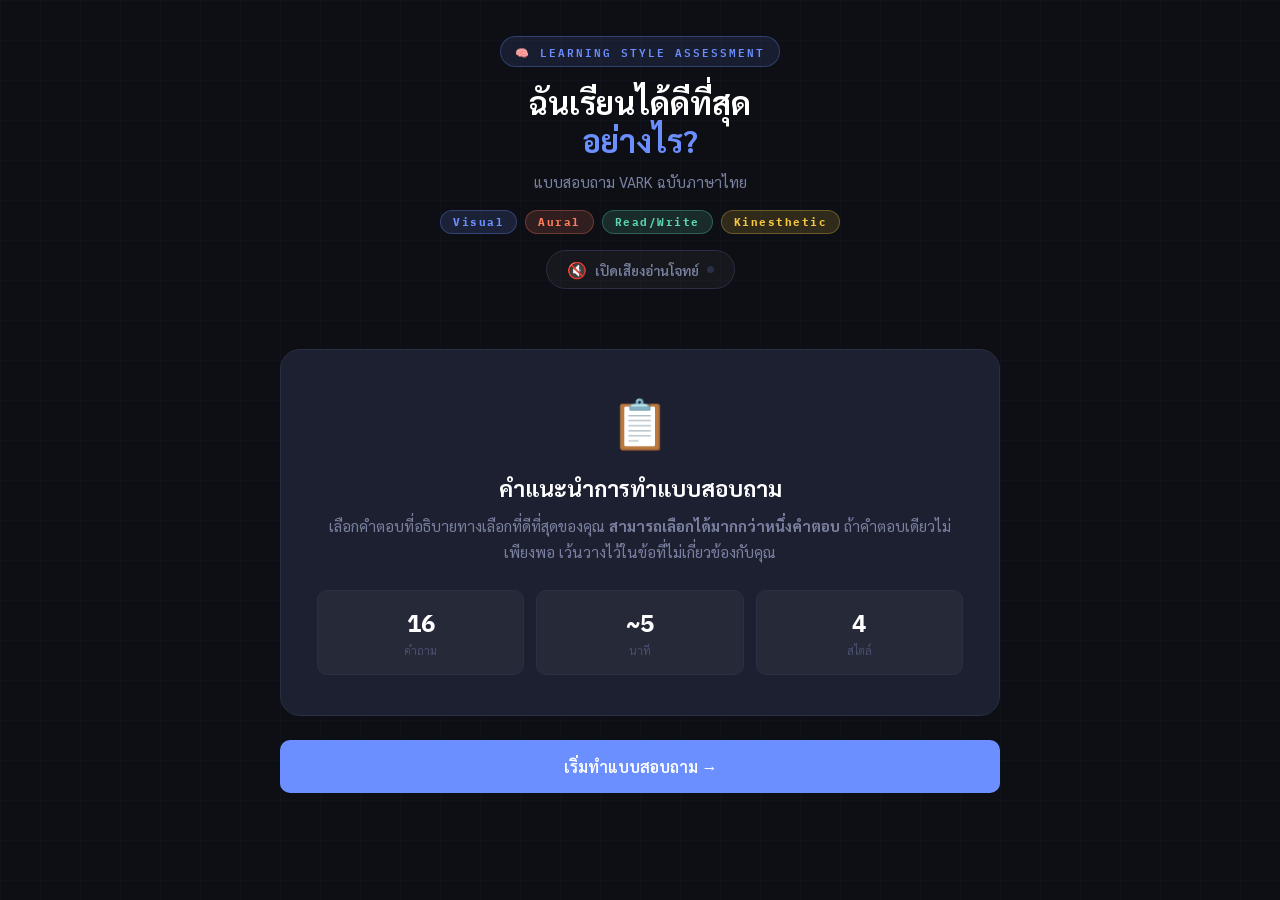
==== public/index.html @ d7713b5f "first commit" ====
<!DOCTYPE html>
<html lang="th">
<head>
<meta charset="UTF-8">
<meta name="viewport" content="width=device-width, initial-scale=1.0">
<title>แบบสอบถาม VARK</title>
<link href="https://fonts.googleapis.com/css2?family=Sarabun:wght@300;400;500;600;700&family=IBM+Plex+Mono:wght@400;500&display=swap" rel="stylesheet">
<link rel="stylesheet" href="style.css">
</head>
<body>

<div class="container">

  <!-- ── Header ── -->
  <div class="header">
    <div class="badge">🧠 Learning Style Assessment</div>
    <h1>ฉันเรียนได้ดีที่สุด<br><span>อย่างไร?</span></h1>
    <p>แบบสอบถาม VARK ฉบับภาษาไทย</p>
    <div class="vark-pills">
      <span class="vark-pill pill-v">Visual</span>
      <span class="vark-pill pill-a">Aural</span>
      <span class="vark-pill pill-r">Read/Write</span>
      <span class="vark-pill pill-k">Kinesthetic</span>
    </div>
    <!-- TTS Toggle Button -->
    <div class="tts-bar">
      <button class="tts-toggle-btn" id="tts-toggle-btn" onclick="toggleTTS()" title="เปิด/ปิด อ่านโจทย์ออกเสียง">
        <span class="tts-icon" id="tts-icon">🔇</span>
        <span class="tts-label" id="tts-label">เปิดเสียงอ่านโจทย์</span>
        <span class="tts-status-dot" id="tts-status-dot"></span>
      </button>
    </div>
  </div>

  <!-- ── Intro Screen ── -->
  <div id="intro-screen" class="screen active">
    <div class="intro-card">
      <div class="intro-icon">📋</div>
      <h2>คำแนะนำการทำแบบสอบถาม</h2>
      <p>เลือกคำตอบที่อธิบายทางเลือกที่ดีที่สุดของคุณ <strong>สามารถเลือกได้มากกว่าหนึ่งคำตอบ</strong> ถ้าคำตอบเดียวไม่เพียงพอ เว้นวางไว้ในข้อที่ไม่เกี่ยวข้องกับคุณ</p>
      <div class="intro-stats">
        <div class="stat-box">
          <div class="num">16</div>
          <div class="lbl">คำถาม</div>
        </div>
        <div class="stat-box">
          <div class="num">~5</div>
          <div class="lbl">นาที</div>
        </div>
        <div class="stat-box">
          <div class="num">4</div>
          <div class="lbl">สไตล์</div>
        </div>
      </div>
    </div>
    <button class="btn btn-primary"
            style="width:100%; justify-content:center; font-size:1rem; padding:16px;"
            onclick="startQuiz()">
      เริ่มทำแบบสอบถาม →
    </button>
  </div>

  <!-- ── Quiz Screen ── -->
  <div id="quiz-screen" class="screen">
    <div class="progress-wrap">
      <div class="progress-info">
        <span class="progress-label">ความคืบหน้า</span>
        <span class="progress-count"><span id="cur-q">1</span> / 16</span>
      </div>
      <div class="progress-bar-bg">
        <div class="progress-bar-fill" id="progress-fill"></div>
      </div>
    </div>

    <div class="question-card" id="question-card">
      <div class="q-number" id="q-number">ข้อที่ 01 / 16</div>
      <!-- TTS wave indicator -->
      <div class="tts-speaking-bar" id="tts-speaking-bar">
        <span></span><span></span><span></span><span></span><span></span>
        <span style="font-size:10px;color:var(--accent-a);margin-left:6px;font-family:'IBM Plex Mono',monospace;letter-spacing:.5px;">กำลังอ่าน...</span>
      </div>
      <div class="q-text"   id="q-text"></div>
      <div class="multi-note">💡 สามารถเลือกได้มากกว่าหนึ่งคำตอบ</div>
      <div class="options"  id="options-list"></div>
    </div>

    <div class="nav-area">
      <button class="btn btn-ghost"   id="btn-back" onclick="prevQuestion()" disabled>← ย้อนกลับ</button>
      <button class="btn btn-primary" id="btn-next" onclick="nextQuestion()">ถัดไป →</button>
    </div>
  </div>

  <!-- ── Result Screen ── -->
  <div id="result-screen" class="screen">
    <div class="result-header">
      <h2>🎉 ผลลัพธ์ของคุณ</h2>
      <p>รูปแบบการเรียนรู้ตามแบบ VARK</p>
      <div id="dominant-display"></div>
    </div>

    <div class="scores-grid" id="scores-grid"></div>

    <!-- Hidden data storage (ไม่แสดงใน UI) -->
    <div class="export-section" aria-hidden="true">
      <div id="data-preview" style="display:none;"></div>
    </div>
    <div class="sessions-section" aria-hidden="true">
      <div id="session-list"></div>
    </div>

    <!-- ── Next Step CTA ── -->
    <div class="next-step-card">
      <h3>✨ พร้อมเรียนแบบที่ใช่สำหรับคุณ?</h3>
      <p>อัปโหลด PDF ของคุณ แล้วระบบจะสร้างสื่อการเรียนรู้<br>ที่ตรงกับสไตล์ <strong id="next-style-label">VARK</strong> ของคุณโดยเฉพาะ</p>
      <button class="btn-next-step" onclick="goToStudy()">
        ไปยังหน้าเรียนส่วนตัว →
      </button>
    </div>

    <button class="btn-restart" onclick="restartQuiz()">🔄 ทำแบบสอบถามใหม่</button>
  </div>

</div><!-- /.container -->

<div class="toast" id="toast"></div>

<script src="main.js"></script>
<script>
  // Update CTA label after results render
  const _origShow = showResults;
  // Patch to update label after dominant is known
  document.addEventListener('DOMContentLoaded', () => {});
</script>
</body>
</html>
---- public/style.css ----
/* ============================================================
   VARK Quiz — Stylesheet
   ============================================================ */

:root {
  --bg: #0d0f14;
  --surface: #161920;
  --card: #1c2030;
  --border: #2a2f45;
  --accent-v: #6c8fff;
  --accent-a: #ff7c5c;
  --accent-r: #5cd6b0;
  --accent-k: #f5c842;
  --text: #e8eaf2;
  --text-muted: #7a80a0;
  --text-dim: #4a5070;
  --white: #ffffff;
  --progress-h: 4px;
  --radius: 12px;
  --radius-lg: 20px;
}

* { box-sizing: border-box; margin: 0; padding: 0; }

body {
  font-family: 'Sarabun', sans-serif;
  background: var(--bg);
  color: var(--text);
  min-height: 100vh;
  display: flex;
  flex-direction: column;
  align-items: center;
  padding: 24px 16px 48px;
  overflow-x: hidden;
}

/* Background grid */
body::before {
  content: '';
  position: fixed;
  inset: 0;
  background-image:
    linear-gradient(rgba(108,143,255,0.03) 1px, transparent 1px),
    linear-gradient(90deg, rgba(108,143,255,0.03) 1px, transparent 1px);
  background-size: 40px 40px;
  pointer-events: none;
  z-index: 0;
}

.container {
  width: 100%;
  max-width: 720px;
  position: relative;
  z-index: 1;
}

/* ── Header ── */
.header {
  text-align: center;
  margin-bottom: 40px;
  padding-top: 12px;
}

.header .badge {
  display: inline-flex;
  align-items: center;
  gap: 6px;
  background: rgba(108,143,255,0.12);
  border: 1px solid rgba(108,143,255,0.3);
  color: var(--accent-v);
  font-size: 11px;
  font-weight: 600;
  letter-spacing: 2px;
  text-transform: uppercase;
  padding: 5px 14px;
  border-radius: 100px;
  margin-bottom: 16px;
  font-family: 'IBM Plex Mono', monospace;
}

.header h1 {
  font-size: 2rem;
  font-weight: 700;
  color: var(--white);
  line-height: 1.2;
  margin-bottom: 10px;
}

.header h1 span { color: var(--accent-v); }

.header p {
  font-size: 0.95rem;
  color: var(--text-muted);
  line-height: 1.6;
}

.vark-pills {
  display: flex;
  justify-content: center;
  gap: 8px;
  margin-top: 16px;
  flex-wrap: wrap;
}

.vark-pill {
  font-size: 11px;
  font-weight: 700;
  letter-spacing: 1.5px;
  padding: 4px 12px;
  border-radius: 100px;
  font-family: 'IBM Plex Mono', monospace;
}

.pill-v { background: rgba(108,143,255,0.15); color: var(--accent-v); border: 1px solid rgba(108,143,255,0.3); }
.pill-a { background: rgba(255,124,92,0.15);  color: var(--accent-a); border: 1px solid rgba(255,124,92,0.3); }
.pill-r { background: rgba(92,214,176,0.15);  color: var(--accent-r); border: 1px solid rgba(92,214,176,0.3); }
.pill-k { background: rgba(245,200,66,0.15);  color: var(--accent-k); border: 1px solid rgba(245,200,66,0.3); }

/* ── Progress ── */
.progress-wrap { margin-bottom: 32px; }

.progress-info {
  display: flex;
  justify-content: space-between;
  align-items: center;
  margin-bottom: 10px;
}

.progress-label {
  font-size: 12px;
  color: var(--text-muted);
  font-family: 'IBM Plex Mono', monospace;
  letter-spacing: 0.5px;
}

.progress-count {
  font-size: 13px;
  color: var(--text-dim);
  font-family: 'IBM Plex Mono', monospace;
}

.progress-count span { color: var(--accent-v); font-weight: 600; }

.progress-bar-bg {
  height: var(--progress-h);
  background: var(--border);
  border-radius: 100px;
  overflow: hidden;
}

.progress-bar-fill {
  height: 100%;
  background: linear-gradient(90deg, var(--accent-v), #a78bff);
  border-radius: 100px;
  transition: width 0.5s cubic-bezier(0.4,0,0.2,1);
  width: 0%;
}

/* ── Question Card ── */
.question-card {
  background: var(--card);
  border: 1px solid var(--border);
  border-radius: var(--radius-lg);
  padding: 36px;
  margin-bottom: 20px;
  animation: slideIn 0.35s cubic-bezier(0.4,0,0.2,1);
  position: relative;
  overflow: hidden;
}

.question-card::before {
  content: '';
  position: absolute;
  top: 0; left: 0; right: 0;
  height: 2px;
  background: linear-gradient(90deg, var(--accent-v), transparent);
}

@keyframes slideIn {
  from { opacity: 0; transform: translateY(16px); }
  to   { opacity: 1; transform: translateY(0); }
}

.q-number {
  font-family: 'IBM Plex Mono', monospace;
  font-size: 11px;
  color: var(--text-dim);
  letter-spacing: 2px;
  margin-bottom: 14px;
  text-transform: uppercase;
}

.q-text {
  font-size: 1.1rem;
  font-weight: 500;
  color: var(--white);
  line-height: 1.7;
  margin-bottom: 28px;
}

.multi-note {
  font-size: 11px;
  color: var(--text-dim);
  font-family: 'IBM Plex Mono', monospace;
  margin-bottom: 20px;
  padding: 7px 12px;
  background: rgba(255,255,255,0.03);
  border-radius: 6px;
  border-left: 2px solid var(--border);
}

/* ── Options ── */
.options {
  display: flex;
  flex-direction: column;
  gap: 10px;
}

.option {
  display: flex;
  align-items: flex-start;
  gap: 14px;
  padding: 16px 20px;
  background: rgba(255,255,255,0.03);
  border: 1.5px solid var(--border);
  border-radius: var(--radius);
  cursor: pointer;
  transition: all 0.2s;
  user-select: none;
  position: relative;
  overflow: hidden;
}

.option:hover {
  border-color: rgba(108,143,255,0.4);
  background: rgba(108,143,255,0.06);
}

.option.selected {
  border-color: var(--accent-v);
  background: rgba(108,143,255,0.1);
}

.option.selected .opt-label {
  background: var(--accent-v);
  color: var(--white);
  border-color: var(--accent-v);
}

.opt-label {
  min-width: 28px;
  height: 28px;
  border-radius: 50%;
  border: 1.5px solid var(--border);
  display: flex;
  align-items: center;
  justify-content: center;
  font-size: 12px;
  font-weight: 600;
  font-family: 'IBM Plex Mono', monospace;
  color: var(--text-muted);
  transition: all 0.2s;
  flex-shrink: 0;
  margin-top: 1px;
}

.opt-text {
  font-size: 0.95rem;
  line-height: 1.6;
  color: var(--text);
  transition: color 0.2s;
}

.option.selected .opt-text { color: var(--white); }

.opt-check {
  position: absolute;
  right: 16px;
  top: 50%;
  transform: translateY(-50%);
  width: 18px;
  height: 18px;
  opacity: 0;
  transition: opacity 0.2s;
}

.option.selected .opt-check { opacity: 1; }

/* ── Navigation ── */
.nav-area {
  display: flex;
  justify-content: space-between;
  align-items: center;
  gap: 12px;
}

.btn {
  display: inline-flex;
  align-items: center;
  gap: 8px;
  padding: 13px 28px;
  border-radius: 10px;
  font-family: 'Sarabun', sans-serif;
  font-size: 0.95rem;
  font-weight: 600;
  cursor: pointer;
  transition: all 0.2s;
  border: none;
  outline: none;
}

.btn-primary {
  background: var(--accent-v);
  color: var(--white);
  flex: 1;
}

.btn-primary:hover    { background: #8aa8ff; transform: translateY(-1px); }
.btn-primary:disabled { opacity: 0.3; cursor: not-allowed; transform: none; }

.btn-ghost {
  background: transparent;
  color: var(--text-muted);
  border: 1.5px solid var(--border);
}

.btn-ghost:hover    { color: var(--text); border-color: var(--text-muted); }
.btn-ghost:disabled { opacity: 0.2; cursor: not-allowed; }

/* ── Screens ── */
.screen       { display: none; }
.screen.active { display: block; }

/* Intro */
#intro-screen {
  text-align: center;
  padding: 20px 0;
}

.intro-card {
  background: var(--card);
  border: 1px solid var(--border);
  border-radius: var(--radius-lg);
  padding: 40px 36px;
  margin-bottom: 24px;
}

.intro-icon {
  font-size: 48px;
  margin-bottom: 20px;
}

.intro-card h2 {
  font-size: 1.4rem;
  font-weight: 700;
  color: var(--white);
  margin-bottom: 12px;
}

.intro-card p {
  font-size: 0.95rem;
  color: var(--text-muted);
  line-height: 1.7;
  margin-bottom: 20px;
}

.intro-stats {
  display: grid;
  grid-template-columns: repeat(3, 1fr);
  gap: 12px;
  margin-top: 24px;
}

.stat-box {
  background: rgba(255,255,255,0.04);
  border: 1px solid var(--border);
  border-radius: 10px;
  padding: 16px 12px;
  text-align: center;
}

.stat-box .num {
  font-size: 1.5rem;
  font-weight: 700;
  color: var(--white);
  font-family: 'IBM Plex Mono', monospace;
}

.stat-box .lbl {
  font-size: 11px;
  color: var(--text-dim);
  margin-top: 4px;
}

/* Result */
#result-screen { animation: slideIn 0.4s ease; }

.result-header {
  text-align: center;
  margin-bottom: 32px;
}

.result-header h2 {
  font-size: 1.6rem;
  font-weight: 700;
  color: var(--white);
  margin-bottom: 8px;
}

.result-header p {
  font-size: 0.9rem;
  color: var(--text-muted);
}

.dominant-badge {
  display: inline-flex;
  align-items: center;
  gap: 8px;
  padding: 10px 20px;
  border-radius: 100px;
  font-size: 1.1rem;
  font-weight: 700;
  letter-spacing: 1px;
  margin: 12px auto;
  font-family: 'IBM Plex Mono', monospace;
}

/* Score bars */
.scores-grid {
  display: grid;
  gap: 14px;
  margin-bottom: 28px;
}

.score-row {
  background: var(--card);
  border: 1px solid var(--border);
  border-radius: var(--radius);
  padding: 18px 22px;
}

.score-row-top {
  display: flex;
  justify-content: space-between;
  align-items: center;
  margin-bottom: 10px;
}

.score-name { display: flex; align-items: center; gap: 10px; }

.score-dot {
  width: 10px;
  height: 10px;
  border-radius: 50%;
}

.score-label { font-size: 0.9rem; font-weight: 600; color: var(--white); }

.score-sub {
  font-size: 11px;
  color: var(--text-dim);
  margin-left: 4px;
}

.score-nums {
  font-family: 'IBM Plex Mono', monospace;
  font-size: 0.85rem;
  color: var(--text-muted);
}

.score-nums strong { font-size: 1rem; color: var(--white); }

.score-bar-bg {
  height: 6px;
  background: var(--border);
  border-radius: 100px;
  overflow: hidden;
}

.score-bar-fill {
  height: 100%;
  border-radius: 100px;
  transition: width 1s cubic-bezier(0.4,0,0.2,1);
  width: 0%;
}

/* Export section — hidden from public UI, data stored internally */
.export-section {
  background: var(--card);
  border: 1px solid var(--border);
  border-radius: var(--radius-lg);
  padding: 24px;
  margin-bottom: 24px;
  display: none; /* ซ่อนไม่แสดง UI แต่ยังทำงานเบื้องหลัง */
}

.export-section h3 {
  font-size: 0.95rem;
  font-weight: 700;
  color: var(--white);
  margin-bottom: 6px;
  display: flex;
  align-items: center;
  gap: 8px;
}

.export-section p {
  font-size: 12px;
  color: var(--text-dim);
  margin-bottom: 16px;
}

.data-preview {
  font-family: 'IBM Plex Mono', monospace;
  font-size: 11px;
  color: var(--accent-r);
  line-height: 1.8;
  margin-bottom: 14px;
  overflow-x: auto;
  white-space: pre;
  background: #0a0c10;
  border: 1px solid var(--border);
  border-radius: 8px;
  padding: 14px 16px;
}

.export-btns { display: flex; gap: 10px; flex-wrap: wrap; }

.btn-export {
  display: inline-flex;
  align-items: center;
  gap: 6px;
  padding: 9px 18px;
  border-radius: 8px;
  font-size: 12px;
  font-weight: 600;
  font-family: 'Sarabun', sans-serif;
  cursor: pointer;
  transition: all 0.2s;
  border: 1.5px solid var(--border);
  background: transparent;
  color: var(--text-muted);
}

.btn-export:hover { color: var(--white); border-color: var(--text-muted); }
.btn-export.primary-export { background: rgba(92,214,176,0.1); border-color: var(--accent-r); color: var(--accent-r); }
.btn-export.primary-export:hover { background: rgba(92,214,176,0.18); }

/* Sessions */
.sessions-section {
  background: var(--card);
  border: 1px solid var(--border);
  border-radius: var(--radius-lg);
  padding: 24px;
  margin-bottom: 24px;
  display: none; /* ซ่อน */
}

.sessions-section h3 {
  font-size: 0.95rem;
  font-weight: 700;
  color: var(--white);
  margin-bottom: 14px;
  display: flex;
  align-items: center;
  gap: 8px;
}

.session-list {
  display: flex;
  flex-direction: column;
  gap: 8px;
  max-height: 200px;
  overflow-y: auto;
}

.session-item {
  display: flex;
  justify-content: space-between;
  align-items: center;
  padding: 10px 14px;
  background: rgba(255,255,255,0.03);
  border: 1px solid var(--border);
  border-radius: 8px;
  font-size: 12px;
}

.session-item .s-info   { color: var(--text-muted); }
.session-item .s-scores { font-family: 'IBM Plex Mono', monospace; color: var(--text-dim); }
.sessions-empty         { font-size: 12px; color: var(--text-dim); text-align: center; padding: 20px; }

/* Next Step CTA */
.next-step-card {
  background: linear-gradient(135deg, rgba(108,143,255,0.1), rgba(167,139,255,0.08));
  border: 1px solid rgba(108,143,255,0.3);
  border-radius: var(--radius-lg);
  padding: 28px;
  margin-bottom: 24px;
  text-align: center;
}

.next-step-card h3 {
  font-size: 1.1rem;
  font-weight: 700;
  color: var(--white);
  margin-bottom: 8px;
}

.next-step-card p {
  font-size: 0.88rem;
  color: var(--text-muted);
  margin-bottom: 20px;
  line-height: 1.6;
}

.btn-next-step {
  display: inline-flex;
  align-items: center;
  gap: 8px;
  padding: 14px 32px;
  background: linear-gradient(135deg, var(--accent-v), #a78bff);
  color: var(--white);
  border: none;
  border-radius: 10px;
  font-family: 'Sarabun', sans-serif;
  font-size: 1rem;
  font-weight: 700;
  cursor: pointer;
  transition: all 0.2s;
}

.btn-next-step:hover { transform: translateY(-2px); box-shadow: 0 8px 24px rgba(108,143,255,0.3); }

.btn-restart {
  width: 100%;
  background: transparent;
  border: 1.5px dashed var(--border);
  color: var(--text-dim);
  padding: 13px;
  border-radius: 10px;
  font-family: 'Sarabun', sans-serif;
  font-size: 0.9rem;
  cursor: pointer;
  transition: all 0.2s;
}

.btn-restart:hover { border-color: var(--accent-v); color: var(--accent-v); }

/* ── Toast ── */
.toast {
  position: fixed;
  bottom: 28px;
  left: 50%;
  transform: translateX(-50%) translateY(80px);
  background: var(--card);
  border: 1px solid var(--border);
  border-radius: 100px;
  padding: 10px 20px;
  font-size: 13px;
  color: var(--accent-r);
  font-weight: 600;
  z-index: 999;
  transition: transform 0.3s cubic-bezier(0.4,0,0.2,1);
  white-space: nowrap;
  pointer-events: none;
}

.toast.show { transform: translateX(-50%) translateY(0); }

/* ── TTS Bar ── */
.tts-bar {
  display: flex;
  justify-content: center;
  margin-top: 16px;
}

.tts-toggle-btn {
  display: inline-flex;
  align-items: center;
  gap: 8px;
  padding: 8px 20px;
  background: rgba(255,255,255,0.04);
  border: 1.5px solid var(--border);
  border-radius: 100px;
  cursor: pointer;
  transition: all 0.25s;
  font-family: 'Sarabun', sans-serif;
  font-size: 0.85rem;
  font-weight: 600;
  color: var(--text-muted);
  position: relative;
  overflow: hidden;
}

.tts-toggle-btn:hover {
  border-color: var(--accent-a);
  color: var(--accent-a);
  background: rgba(255,124,92,0.06);
}

.tts-toggle-btn.tts-on {
  border-color: var(--accent-a);
  background: rgba(255,124,92,0.1);
  color: var(--accent-a);
}

.tts-icon {
  font-size: 1rem;
  transition: transform 0.2s;
}

.tts-toggle-btn.tts-on .tts-icon {
  animation: tts-pulse 1.8s ease-in-out infinite;
}

@keyframes tts-pulse {
  0%, 100% { transform: scale(1); }
  50%       { transform: scale(1.18); }
}

.tts-status-dot {
  width: 7px;
  height: 7px;
  border-radius: 50%;
  background: var(--border);
  transition: background 0.25s, box-shadow 0.25s;
}

.tts-toggle-btn.tts-on .tts-status-dot {
  background: var(--accent-a);
  box-shadow: 0 0 6px var(--accent-a);
  animation: dot-blink 1.2s ease-in-out infinite;
}

@keyframes dot-blink {
  0%, 100% { opacity: 1; }
  50%       { opacity: 0.4; }
}

/* Speaking wave indicator (ปรากฏใน question-card เมื่อกำลังอ่าน) */
.tts-speaking-bar {
  display: none;
  align-items: center;
  gap: 3px;
  height: 18px;
  margin-bottom: 10px;
}

.tts-speaking-bar.visible { display: flex; }

.tts-speaking-bar span {
  display: inline-block;
  width: 3px;
  background: var(--accent-a);
  border-radius: 2px;
  animation: wave-bar 0.9s ease-in-out infinite;
}

.tts-speaking-bar span:nth-child(1) { height: 6px;  animation-delay: 0s;    }
.tts-speaking-bar span:nth-child(2) { height: 12px; animation-delay: 0.1s;  }
.tts-speaking-bar span:nth-child(3) { height: 18px; animation-delay: 0.2s;  }
.tts-speaking-bar span:nth-child(4) { height: 12px; animation-delay: 0.3s;  }
.tts-speaking-bar span:nth-child(5) { height: 6px;  animation-delay: 0.4s;  }

@keyframes wave-bar {
  0%, 100% { transform: scaleY(0.4); opacity: 0.5; }
  50%       { transform: scaleY(1);   opacity: 1;   }
}


::-webkit-scrollbar       { width: 4px; }
::-webkit-scrollbar-track { background: transparent; }
::-webkit-scrollbar-thumb { background: var(--border); border-radius: 2px; }

/* ── Responsive ── */
@media (max-width: 480px) {
  .question-card  { padding: 24px 20px; }
  .intro-stats    { grid-template-columns: repeat(3,1fr); }
  .header h1      { font-size: 1.5rem; }
}
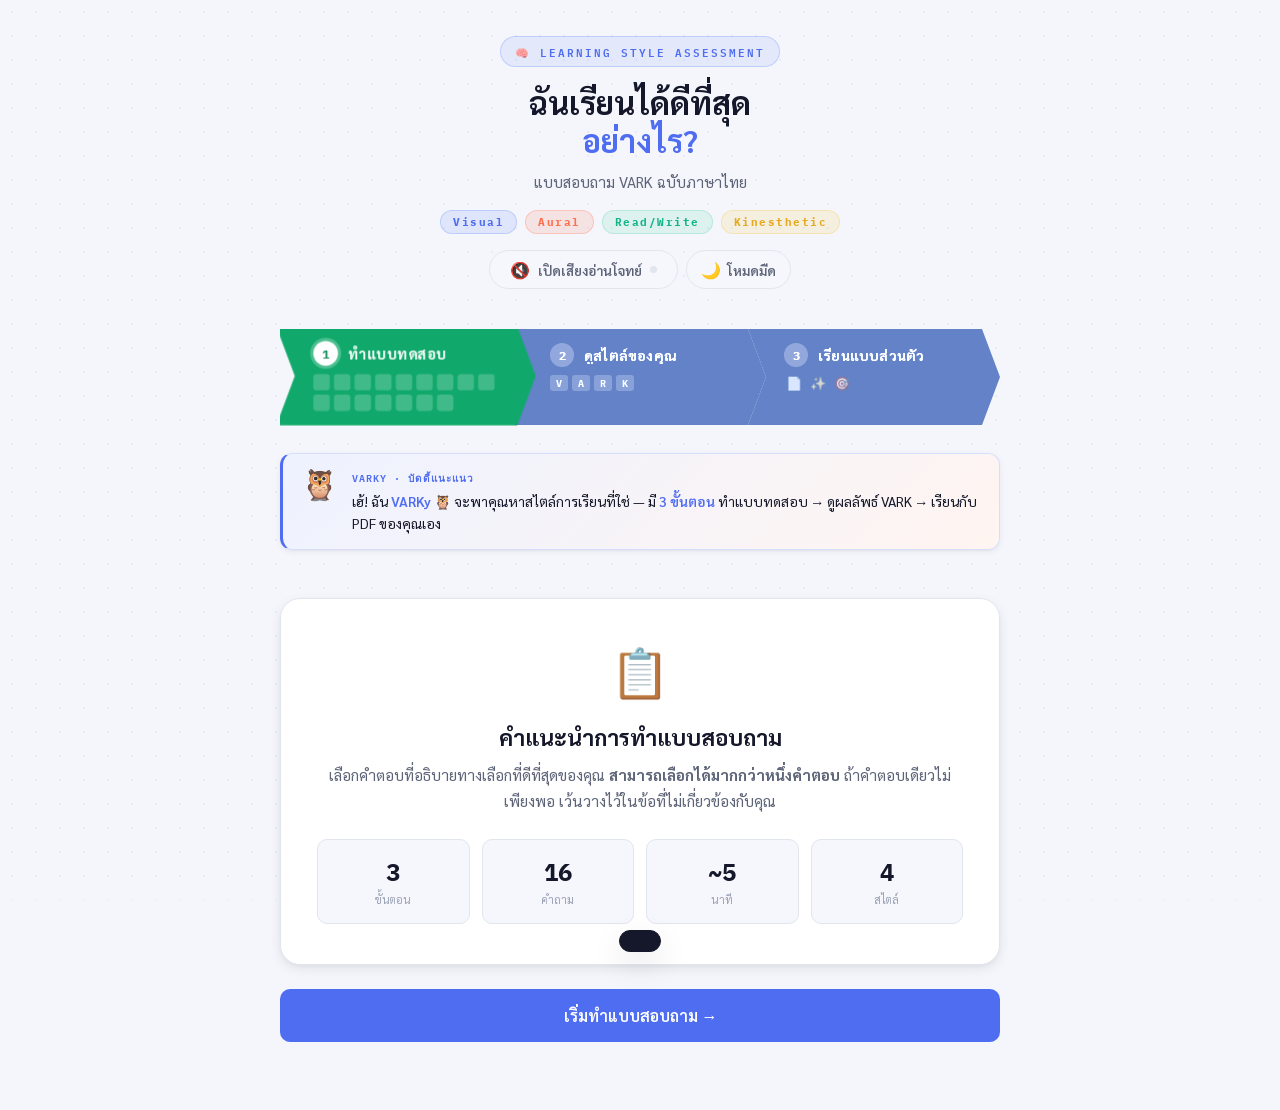
==== commit 7ccd9135: "NeedLLMASAJUDGE" ====
--- a/public/index.html
+++ b/public/index.html
@@ -6,6 +6,13 @@
 <title>แบบสอบถาม VARK</title>
 <link href="https://fonts.googleapis.com/css2?family=Sarabun:wght@300;400;500;600;700&family=IBM+Plex+Mono:wght@400;500&display=swap" rel="stylesheet">
 <link rel="stylesheet" href="style.css">
+<script>
+  // Apply saved theme before paint to avoid flash
+  (function () {
+    var t = localStorage.getItem('__vark_theme__');
+    if (t === 'dark') document.documentElement.setAttribute('data-theme', 'dark');
+  })();
+</script>
 </head>
 <body>
 
@@ -29,6 +36,53 @@
         <span class="tts-label" id="tts-label">เปิดเสียงอ่านโจทย์</span>
         <span class="tts-status-dot" id="tts-status-dot"></span>
       </button>
+      <button class="theme-toggle-btn" id="theme-toggle-btn" onclick="toggleTheme()" title="สลับโหมดมืด/สว่าง">
+        <span class="theme-icon" id="theme-icon">🌙</span>
+        <span class="theme-label" id="theme-label">โหมดมืด</span>
+      </button>
+    </div>
+  </div>
+
+  <!-- ── Chevron Step Bar ── -->
+  <div class="step-bar" id="step-bar" aria-label="ขั้นตอนการใช้งาน">
+    <div class="step-chev is-active" data-step="1">
+      <div class="step-head">
+        <span class="step-num" data-num="1">1</span>
+        <span class="step-title">ทำแบบทดสอบ</span>
+      </div>
+      <div class="step-cells" id="step1-cells" aria-label="ความคืบหน้า 16 ข้อ"></div>
+    </div>
+    <div class="step-chev is-future" data-step="2">
+      <div class="step-head">
+        <span class="step-num" data-num="2">2</span>
+        <span class="step-title">ดูสไตล์ของคุณ</span>
+      </div>
+      <div class="step-cells">
+        <span class="step-cell" data-vark="V">V</span>
+        <span class="step-cell" data-vark="A">A</span>
+        <span class="step-cell" data-vark="R">R</span>
+        <span class="step-cell" data-vark="K">K</span>
+      </div>
+    </div>
+    <div class="step-chev is-future" data-step="3">
+      <div class="step-head">
+        <span class="step-num" data-num="3">3</span>
+        <span class="step-title">เรียนแบบส่วนตัว</span>
+      </div>
+      <div class="step-cells">
+        <span class="step-cell is-emoji" title="อัปโหลด PDF">📄</span>
+        <span class="step-cell is-emoji" title="สรุปอัตโนมัติ">✨</span>
+        <span class="step-cell is-emoji" title="ฝึกทำแบบฝึกหัด">🎯</span>
+      </div>
+    </div>
+  </div>
+
+  <!-- ── Narrator (VARKy — บัดดี้แนะแนวส่วนตัว) ── -->
+  <div class="narrator" id="narrator">
+    <div class="narrator-avatar">🦉</div>
+    <div class="narrator-bubble">
+      <div class="narrator-name">VARKy · บัดดี้แนะแนว</div>
+      <div class="narrator-text" id="narrator-text">เฮ้! ฉัน VARKy ก่อนเริ่มเรียน เราจะช่วยหาว่าคุณเรียนรู้ได้ดีที่สุดแบบไหน — ใช้เวลาแค่ <strong>~5 นาที</strong></div>
     </div>
   </div>
 
@@ -40,6 +94,10 @@
       <p>เลือกคำตอบที่อธิบายทางเลือกที่ดีที่สุดของคุณ <strong>สามารถเลือกได้มากกว่าหนึ่งคำตอบ</strong> ถ้าคำตอบเดียวไม่เพียงพอ เว้นวางไว้ในข้อที่ไม่เกี่ยวข้องกับคุณ</p>
       <div class="intro-stats">
         <div class="stat-box">
+          <div class="num">3</div>
+          <div class="lbl">ขั้นตอน</div>
+        </div>
+        <div class="stat-box">
           <div class="num">16</div>
           <div class="lbl">คำถาม</div>
         </div>
@@ -95,10 +153,19 @@
     <div class="result-header">
       <h2>🎉 ผลลัพธ์ของคุณ</h2>
       <p>รูปแบบการเรียนรู้ตามแบบ VARK</p>
+      <div class="bank-progress-badge" id="bank-progress-badge">📊 ผลจาก 1/2 ชุดคำถาม</div>
       <div id="dominant-display"></div>
     </div>
 
     <div class="scores-grid" id="scores-grid"></div>
+
+    <!-- ── Bank 2 Optional CTA — Phase 4 ── -->
+    <div class="bank2-cta" id="bank2-cta">
+      <div class="bank2-icon">🎯</div>
+      <h3>อยากให้ผลแม่นยำขึ้นไหม?</h3>
+      <p>ลองทำ <strong>ชุดที่ 2 (Optional)</strong> — อีก 16 ข้อ คำถามต่างไปแต่หลักการเดิม<br>ระบบจะเฉลี่ยผลทั้ง 2 ชุดให้อัตโนมัติเพื่อความแม่นยำที่สูงขึ้น</p>
+      <button class="btn-bank2" onclick="startBank2()">+ ทำชุดที่ 2 →</button>
+    </div>
 
     <!-- Hidden data storage (ไม่แสดงใน UI) -->
     <div class="export-section" aria-hidden="true">
@@ -126,10 +193,33 @@
 
 <script src="main.js"></script>
 <script>
-  // Update CTA label after results render
-  const _origShow = showResults;
-  // Patch to update label after dominant is known
-  document.addEventListener('DOMContentLoaded', () => {});
+  // Init chevron cells + narrator on first paint
+  document.addEventListener('DOMContentLoaded', () => {
+    StepBar.initQuestionCells(16);
+    TTS.init();          // restore TTS on/off preference from localStorage
+    Narrator.intro();
+    syncThemeButton();
+  });
+
+  function toggleTheme() {
+    const html = document.documentElement;
+    const isDark = html.getAttribute('data-theme') === 'dark';
+    if (isDark) {
+      html.removeAttribute('data-theme');
+      localStorage.setItem('__vark_theme__', 'light');
+    } else {
+      html.setAttribute('data-theme', 'dark');
+      localStorage.setItem('__vark_theme__', 'dark');
+    }
+    syncThemeButton();
+  }
+  function syncThemeButton() {
+    const isDark = document.documentElement.getAttribute('data-theme') === 'dark';
+    const icon = document.getElementById('theme-icon');
+    const lbl  = document.getElementById('theme-label');
+    if (icon) icon.textContent = isDark ? '☀️' : '🌙';
+    if (lbl)  lbl.textContent  = isDark ? 'โหมดสว่าง' : 'โหมดมืด';
+  }
 </script>
 </body>
 </html>
--- a/public/style.css
+++ b/public/style.css
@@ -3,18 +3,27 @@
    ============================================================ */
 
 :root {
-  --bg: #0d0f14;
-  --surface: #161920;
-  --card: #1c2030;
-  --border: #2a2f45;
-  --accent-v: #6c8fff;
-  --accent-a: #ff7c5c;
-  --accent-r: #5cd6b0;
-  --accent-k: #f5c842;
-  --text: #e8eaf2;
-  --text-muted: #7a80a0;
-  --text-dim: #4a5070;
+  --bg: #f4f6fb;
+  --surface: #ffffff;
+  --card: #ffffff;
+  --border: #e1e5ee;
+  --border-strong: #c8cee0;
+  --accent-v: #4f6df0;
+  --accent-a: #ff6f4d;
+  --accent-r: #14b48a;
+  --accent-k: #e6a91f;
+  --text: #15182a;
+  --text-muted: #5d6478;
+  --text-dim: #9aa0b5;
   --white: #ffffff;
+  --shadow-sm: 0 1px 2px rgba(21,24,42,0.04), 0 2px 6px rgba(21,24,42,0.06);
+  --shadow-md: 0 4px 12px rgba(21,24,42,0.08), 0 2px 4px rgba(21,24,42,0.04);
+  --shadow-lg: 0 12px 32px rgba(21,24,42,0.10);
+  /* Chevron palette (vibrant solid fills) */
+  --chev-blue:   #2861e0;
+  --chev-blue-d: #1c4cbf;
+  --chev-green:  #10a96b;
+  --chev-green-d:#0e8a57;
   --progress-h: 4px;
   --radius: 12px;
   --radius-lg: 20px;
@@ -34,15 +43,13 @@
   overflow-x: hidden;
 }
 
-/* Background grid */
+/* Subtle dot grid for depth */
 body::before {
   content: '';
   position: fixed;
   inset: 0;
-  background-image:
-    linear-gradient(rgba(108,143,255,0.03) 1px, transparent 1px),
-    linear-gradient(90deg, rgba(108,143,255,0.03) 1px, transparent 1px);
-  background-size: 40px 40px;
+  background-image: radial-gradient(rgba(79,109,240,0.08) 1px, transparent 1px);
+  background-size: 24px 24px;
   pointer-events: none;
   z-index: 0;
 }
@@ -81,7 +88,7 @@
 .header h1 {
   font-size: 2rem;
   font-weight: 700;
-  color: var(--white);
+  color: var(--text);
   line-height: 1.2;
   margin-bottom: 10px;
 }
@@ -115,6 +122,193 @@
 .pill-a { background: rgba(255,124,92,0.15);  color: var(--accent-a); border: 1px solid rgba(255,124,92,0.3); }
 .pill-r { background: rgba(92,214,176,0.15);  color: var(--accent-r); border: 1px solid rgba(92,214,176,0.3); }
 .pill-k { background: rgba(245,200,66,0.15);  color: var(--accent-k); border: 1px solid rgba(245,200,66,0.3); }
+
+/* ── Chevron Step Bar (vibrant solid fills) ──────────────── */
+.step-bar {
+  display: flex;
+  gap: 0;
+  margin: 0 0 24px;
+  flex-wrap: nowrap;
+  overflow-x: auto;
+  padding-bottom: 4px;
+  scrollbar-width: thin;
+}
+.step-bar::-webkit-scrollbar { height: 4px; }
+.step-bar::-webkit-scrollbar-thumb { background: var(--border); border-radius: 2px; }
+
+.step-chev {
+  flex: 1 1 0;
+  min-width: 180px;
+  background: var(--chev-blue);
+  color: #ffffff;
+  clip-path: polygon(
+    0 0,
+    calc(100% - 18px) 0,
+    100% 50%,
+    calc(100% - 18px) 100%,
+    0 100%,
+    18px 50%
+  );
+  padding: 14px 32px 14px 36px;
+  margin-right: -18px;         /* exact notch depth — arrow tip slots into next notch */
+  transition: background 0.25s ease, transform 0.25s ease, filter 0.25s ease;
+  position: relative;
+}
+.step-chev:last-child { margin-right: 0; }
+
+.step-chev.is-active {
+  background: var(--chev-green);
+  transform: translateY(-1px) scale(1.03);
+  box-shadow: 0 6px 18px rgba(16,169,107,0.30);
+  z-index: 2;
+}
+.step-chev.is-done {
+  background: var(--chev-blue-d);
+}
+.step-chev.is-future {
+  filter: saturate(0.55) brightness(1.15);
+  opacity: 0.85;
+}
+
+.step-head {
+  display: flex;
+  align-items: center;
+  gap: 10px;
+  margin-bottom: 8px;
+}
+.step-num {
+  width: 24px; height: 24px;
+  border-radius: 50%;
+  background: rgba(255,255,255,0.25);
+  color: #ffffff;
+  font-size: 12px;
+  font-weight: 700;
+  display: inline-flex;
+  align-items: center;
+  justify-content: center;
+  font-family: 'IBM Plex Mono', monospace;
+  flex-shrink: 0;
+  transition: all 0.25s;
+}
+.step-chev.is-active .step-num {
+  background: #ffffff;
+  color: var(--chev-green-d);
+  box-shadow: 0 0 0 3px rgba(255,255,255,0.25);
+}
+.step-chev.is-done .step-num {
+  background: #ffffff;
+  color: var(--chev-blue-d);
+  font-size: 14px;
+}
+.step-title {
+  font-size: 14px;
+  font-weight: 700;
+  color: #ffffff;
+  white-space: nowrap;
+  overflow: hidden;
+  text-overflow: ellipsis;
+  letter-spacing: 0.2px;
+}
+
+.step-cells {
+  display: flex;
+  flex-wrap: wrap;
+  gap: 4px;
+  align-items: center;
+}
+.step-cell {
+  min-width: 16px;
+  height: 16px;
+  padding: 0 3px;
+  border-radius: 3px;
+  background: rgba(255,255,255,0.20);
+  display: inline-flex;
+  align-items: center;
+  justify-content: center;
+  font-size: 9px;
+  font-weight: 700;
+  color: rgba(255,255,255,0.75);
+  font-family: 'IBM Plex Mono', monospace;
+  transition: all 0.2s;
+}
+.step-cell.is-filled {
+  background: #ffffff;
+  color: var(--chev-blue-d);
+}
+.step-cell.is-current {
+  background: var(--accent-k);
+  color: #1a1d2e;
+  animation: cellPulse 1.2s ease-in-out infinite;
+}
+@keyframes cellPulse {
+  0%,100% { transform: scale(1);    box-shadow: 0 0 0 0 rgba(230,169,31,0.7); }
+  50%     { transform: scale(1.20); box-shadow: 0 0 0 4px rgba(230,169,31,0); }
+}
+/* VARK letter cells: when "on" they keep white bg + colored text accent */
+.step-cell[data-vark]            { font-size: 10px; min-width: 18px; }
+.step-cell[data-vark].is-on      { background: #ffffff; }
+.step-cell[data-vark="V"].is-on  { color: var(--accent-v); }
+.step-cell[data-vark="A"].is-on  { color: var(--accent-a); }
+.step-cell[data-vark="R"].is-on  { color: var(--accent-r); }
+.step-cell[data-vark="K"].is-on  { color: var(--accent-k); }
+.step-cell.is-emoji {
+  font-size: 13px;
+  background: transparent;
+  filter: grayscale(0.4) brightness(1.1);
+  opacity: 0.85;
+  min-width: auto;
+  padding: 0 2px;
+}
+.step-chev.is-active .step-cell.is-emoji,
+.step-chev.is-done   .step-cell.is-emoji { filter: none; opacity: 1; }
+
+@media (max-width: 720px) {
+  .step-chev   { min-width: 140px; padding: 11px 26px 11px 30px; margin-right: -18px; }
+  .step-title  { font-size: 12px; }
+  .step-num    { width: 20px; height: 20px; font-size: 10px; }
+  .step-cell   { height: 13px; min-width: 13px; font-size: 8px; }
+}
+
+/* ── Narrator (guidance counselor) ────────────────────────── */
+.narrator {
+  display: flex;
+  align-items: flex-start;
+  gap: 14px;
+  padding: 14px 18px;
+  background: linear-gradient(135deg, #eef2ff, #fff5f1);
+  border: 1px solid #d7defb;
+  border-left: 3px solid var(--accent-v);
+  border-radius: 12px;
+  margin-bottom: 28px;
+  transition: all 0.3s;
+  box-shadow: var(--shadow-sm);
+}
+.narrator-avatar {
+  font-size: 30px;
+  line-height: 1;
+  flex-shrink: 0;
+  animation: bobble 3s ease-in-out infinite;
+}
+@keyframes bobble {
+  0%,100% { transform: translateY(0); }
+  50%     { transform: translateY(-3px); }
+}
+.narrator-bubble { flex: 1; min-width: 0; }
+.narrator-name {
+  font-size: 10px;
+  color: var(--accent-v);
+  font-family: 'IBM Plex Mono', monospace;
+  letter-spacing: 1px;
+  margin-bottom: 4px;
+  text-transform: uppercase;
+  font-weight: 600;
+}
+.narrator-text {
+  font-size: 14px;
+  line-height: 1.6;
+  color: var(--text);
+}
+.narrator-text strong { color: var(--accent-v); font-weight: 600; }
 
 /* ── Progress ── */
 .progress-wrap { margin-bottom: 32px; }
@@ -166,6 +360,7 @@
   animation: slideIn 0.35s cubic-bezier(0.4,0,0.2,1);
   position: relative;
   overflow: hidden;
+  box-shadow: var(--shadow-md);
 }
 
 .question-card::before {
@@ -193,7 +388,7 @@
 .q-text {
   font-size: 1.1rem;
   font-weight: 500;
-  color: var(--white);
+  color: var(--text);
   line-height: 1.7;
   margin-bottom: 28px;
 }
@@ -204,7 +399,7 @@
   font-family: 'IBM Plex Mono', monospace;
   margin-bottom: 20px;
   padding: 7px 12px;
-  background: rgba(255,255,255,0.03);
+  background: #f7f9fd;
   border-radius: 6px;
   border-left: 2px solid var(--border);
 }
@@ -221,7 +416,7 @@
   align-items: flex-start;
   gap: 14px;
   padding: 16px 20px;
-  background: rgba(255,255,255,0.03);
+  background: #f7f9fd;
   border: 1.5px solid var(--border);
   border-radius: var(--radius);
   cursor: pointer;
@@ -232,13 +427,14 @@
 }
 
 .option:hover {
-  border-color: rgba(108,143,255,0.4);
-  background: rgba(108,143,255,0.06);
+  border-color: var(--accent-v);
+  background: #eef1ff;
 }
 
 .option.selected {
   border-color: var(--accent-v);
-  background: rgba(108,143,255,0.1);
+  background: #e3eaff;
+  box-shadow: 0 0 0 3px rgba(79,109,240,0.10);
 }
 
 .option.selected .opt-label {
@@ -271,7 +467,7 @@
   transition: color 0.2s;
 }
 
-.option.selected .opt-text { color: var(--white); }
+.option.selected .opt-text { color: var(--text); font-weight: 600; }
 
 .opt-check {
   position: absolute;
@@ -343,6 +539,7 @@
   border-radius: var(--radius-lg);
   padding: 40px 36px;
   margin-bottom: 24px;
+  box-shadow: var(--shadow-md);
 }
 
 .intro-icon {
@@ -353,7 +550,7 @@
 .intro-card h2 {
   font-size: 1.4rem;
   font-weight: 700;
-  color: var(--white);
+  color: var(--text);
   margin-bottom: 12px;
 }
 
@@ -366,13 +563,13 @@
 
 .intro-stats {
   display: grid;
-  grid-template-columns: repeat(3, 1fr);
+  grid-template-columns: repeat(4, 1fr);
   gap: 12px;
   margin-top: 24px;
 }
 
 .stat-box {
-  background: rgba(255,255,255,0.04);
+  background: #f5f7fc;
   border: 1px solid var(--border);
   border-radius: 10px;
   padding: 16px 12px;
@@ -382,7 +579,7 @@
 .stat-box .num {
   font-size: 1.5rem;
   font-weight: 700;
-  color: var(--white);
+  color: var(--text);
   font-family: 'IBM Plex Mono', monospace;
 }
 
@@ -403,7 +600,7 @@
 .result-header h2 {
   font-size: 1.6rem;
   font-weight: 700;
-  color: var(--white);
+  color: var(--text);
   margin-bottom: 8px;
 }
 
@@ -437,6 +634,7 @@
   border: 1px solid var(--border);
   border-radius: var(--radius);
   padding: 18px 22px;
+  box-shadow: var(--shadow-sm);
 }
 
 .score-row-top {
@@ -454,7 +652,7 @@
   border-radius: 50%;
 }
 
-.score-label { font-size: 0.9rem; font-weight: 600; color: var(--white); }
+.score-label { font-size: 0.9rem; font-weight: 600; color: var(--text); }
 
 .score-sub {
   font-size: 11px;
@@ -468,7 +666,7 @@
   color: var(--text-muted);
 }
 
-.score-nums strong { font-size: 1rem; color: var(--white); }
+.score-nums strong { font-size: 1rem; color: var(--text); }
 
 .score-bar-bg {
   height: 6px;
@@ -497,7 +695,7 @@
 .export-section h3 {
   font-size: 0.95rem;
   font-weight: 700;
-  color: var(--white);
+  color: var(--text);
   margin-bottom: 6px;
   display: flex;
   align-items: center;
@@ -518,7 +716,7 @@
   margin-bottom: 14px;
   overflow-x: auto;
   white-space: pre;
-  background: #0a0c10;
+  background: #f4f6fb;
   border: 1px solid var(--border);
   border-radius: 8px;
   padding: 14px 16px;
@@ -542,7 +740,7 @@
   color: var(--text-muted);
 }
 
-.btn-export:hover { color: var(--white); border-color: var(--text-muted); }
+.btn-export:hover { color: var(--text); border-color: var(--text-muted); }
 .btn-export.primary-export { background: rgba(92,214,176,0.1); border-color: var(--accent-r); color: var(--accent-r); }
 .btn-export.primary-export:hover { background: rgba(92,214,176,0.18); }
 
@@ -559,7 +757,7 @@
 .sessions-section h3 {
   font-size: 0.95rem;
   font-weight: 700;
-  color: var(--white);
+  color: var(--text);
   margin-bottom: 14px;
   display: flex;
   align-items: center;
@@ -579,7 +777,7 @@
   justify-content: space-between;
   align-items: center;
   padding: 10px 14px;
-  background: rgba(255,255,255,0.03);
+  background: #f7f9fd;
   border: 1px solid var(--border);
   border-radius: 8px;
   font-size: 12px;
@@ -591,18 +789,19 @@
 
 /* Next Step CTA */
 .next-step-card {
-  background: linear-gradient(135deg, rgba(108,143,255,0.1), rgba(167,139,255,0.08));
-  border: 1px solid rgba(108,143,255,0.3);
+  background: linear-gradient(135deg, #eaf0ff, #f3edff);
+  border: 1px solid #c5d2ff;
   border-radius: var(--radius-lg);
   padding: 28px;
   margin-bottom: 24px;
   text-align: center;
+  box-shadow: var(--shadow-md);
 }
 
 .next-step-card h3 {
   font-size: 1.1rem;
   font-weight: 700;
-  color: var(--white);
+  color: var(--text);
   margin-bottom: 8px;
 }
 
@@ -618,7 +817,7 @@
   align-items: center;
   gap: 8px;
   padding: 14px 32px;
-  background: linear-gradient(135deg, var(--accent-v), #a78bff);
+  background: linear-gradient(135deg, var(--accent-v), #8a6df0);
   color: var(--white);
   border: none;
   border-radius: 10px;
@@ -630,6 +829,62 @@
 }
 
 .btn-next-step:hover { transform: translateY(-2px); box-shadow: 0 8px 24px rgba(108,143,255,0.3); }
+
+/* ── Phase 4: Bank-progress badge + Bank 2 CTA ── */
+.bank-progress-badge {
+  display: inline-block;
+  margin-top: 8px;
+  padding: 5px 14px;
+  background: rgba(108, 143, 255, 0.10);
+  border: 1px solid rgba(108, 143, 255, 0.35);
+  border-radius: 100px;
+  font-size: 0.78rem;
+  font-weight: 600;
+  color: var(--accent-v);
+  font-family: 'IBM Plex Mono', monospace;
+  letter-spacing: 0.3px;
+}
+
+.bank2-cta {
+  background: rgba(245, 200, 66, 0.08);
+  border: 1.5px dashed rgba(245, 200, 66, 0.5);
+  border-radius: var(--radius-lg);
+  padding: 22px 24px;
+  margin-bottom: 20px;
+  text-align: center;
+}
+.bank2-cta .bank2-icon { font-size: 32px; margin-bottom: 8px; }
+.bank2-cta h3 {
+  font-size: 1.05rem;
+  font-weight: 700;
+  color: var(--text);
+  margin-bottom: 8px;
+}
+.bank2-cta p {
+  font-size: 0.88rem;
+  color: var(--text-muted);
+  margin-bottom: 16px;
+  line-height: 1.65;
+}
+.btn-bank2 {
+  display: inline-flex;
+  align-items: center;
+  gap: 8px;
+  padding: 12px 28px;
+  background: linear-gradient(135deg, var(--accent-k), #e8a82a);
+  color: #fff;
+  border: none;
+  border-radius: 10px;
+  font-family: 'Sarabun', sans-serif;
+  font-size: 0.95rem;
+  font-weight: 700;
+  cursor: pointer;
+  transition: all 0.2s;
+}
+.btn-bank2:hover {
+  transform: translateY(-2px);
+  box-shadow: 0 6px 18px rgba(245, 200, 66, 0.35);
+}
 
 .btn-restart {
   width: 100%;
@@ -652,17 +907,18 @@
   bottom: 28px;
   left: 50%;
   transform: translateX(-50%) translateY(80px);
-  background: var(--card);
-  border: 1px solid var(--border);
+  background: #15182a;
+  border: 1px solid #15182a;
   border-radius: 100px;
   padding: 10px 20px;
   font-size: 13px;
-  color: var(--accent-r);
+  color: #5cd6b0;
   font-weight: 600;
   z-index: 999;
   transition: transform 0.3s cubic-bezier(0.4,0,0.2,1);
   white-space: nowrap;
   pointer-events: none;
+  box-shadow: var(--shadow-lg);
 }
 
 .toast.show { transform: translateX(-50%) translateY(0); }
@@ -679,7 +935,7 @@
   align-items: center;
   gap: 8px;
   padding: 8px 20px;
-  background: rgba(255,255,255,0.04);
+  background: #f5f7fc;
   border: 1.5px solid var(--border);
   border-radius: 100px;
   cursor: pointer;
@@ -775,6 +1031,75 @@
 /* ── Responsive ── */
 @media (max-width: 480px) {
   .question-card  { padding: 24px 20px; }
-  .intro-stats    { grid-template-columns: repeat(3,1fr); }
+  .intro-stats    { grid-template-columns: repeat(2,1fr); }
   .header h1      { font-size: 1.5rem; }
-}+}
+
+/* ════════════════════════════════════════════════════════════
+   Dark theme — activated by [data-theme="dark"] on <html>
+   ════════════════════════════════════════════════════════════ */
+:root[data-theme="dark"] {
+  --bg:            #0e1016;
+  --surface:       #171a25;
+  --card:          #1d2030;
+  --border:        #2a2e40;
+  --border-strong: #3a3f54;
+  --text:          #e8eaf2;
+  --text-muted:    #9aa0b5;
+  --text-dim:      #6d7286;
+  --shadow-sm: 0 1px 2px rgba(0,0,0,0.4), 0 2px 6px rgba(0,0,0,0.35);
+  --shadow-md: 0 4px 12px rgba(0,0,0,0.45), 0 2px 4px rgba(0,0,0,0.3);
+  --shadow-lg: 0 12px 32px rgba(0,0,0,0.55);
+}
+:root[data-theme="dark"] body::before {
+  background-image: radial-gradient(rgba(167,139,255,0.10) 1px, transparent 1px);
+}
+/* Narrator card */
+:root[data-theme="dark"] .narrator {
+  background: linear-gradient(135deg, #1c2238, #2a1d28);
+  border-color: #2a3157;
+}
+/* Options */
+:root[data-theme="dark"] .option         { background: #1f2333; }
+:root[data-theme="dark"] .option:hover   { background: #262c44; }
+:root[data-theme="dark"] .option.selected{ background: #2a3360; }
+/* Multi-note + stat box + session item + export pre */
+:root[data-theme="dark"] .multi-note,
+:root[data-theme="dark"] .stat-box,
+:root[data-theme="dark"] .session-item,
+:root[data-theme="dark"] .data-preview { background: #1a1d2c; }
+/* Next-step CTA */
+:root[data-theme="dark"] .next-step-card {
+  background: linear-gradient(135deg, #1d2342, #2a1f44);
+  border-color: #34386b;
+}
+/* TTS toggle */
+:root[data-theme="dark"] .tts-toggle-btn { background: #1a1d2c; }
+/* Toast in dark — already dark, brighten border */
+:root[data-theme="dark"] .toast { border-color: #2d3142; }
+
+/* ── Theme toggle button (used on quiz page) ── */
+.theme-toggle-btn {
+  display: inline-flex;
+  align-items: center;
+  justify-content: center;
+  gap: 6px;
+  padding: 8px 14px;
+  background: #f5f7fc;
+  border: 1.5px solid var(--border);
+  border-radius: 100px;
+  cursor: pointer;
+  transition: all 0.25s;
+  font-family: 'Sarabun', sans-serif;
+  font-size: 0.85rem;
+  font-weight: 600;
+  color: var(--text-muted);
+  margin-left: 8px;
+}
+.theme-toggle-btn:hover {
+  border-color: var(--accent-v);
+  color: var(--accent-v);
+  background: rgba(108,143,255,0.08);
+}
+.theme-toggle-btn .theme-icon { font-size: 1rem; line-height: 1; }
+:root[data-theme="dark"] .theme-toggle-btn { background: #1a1d2c; }
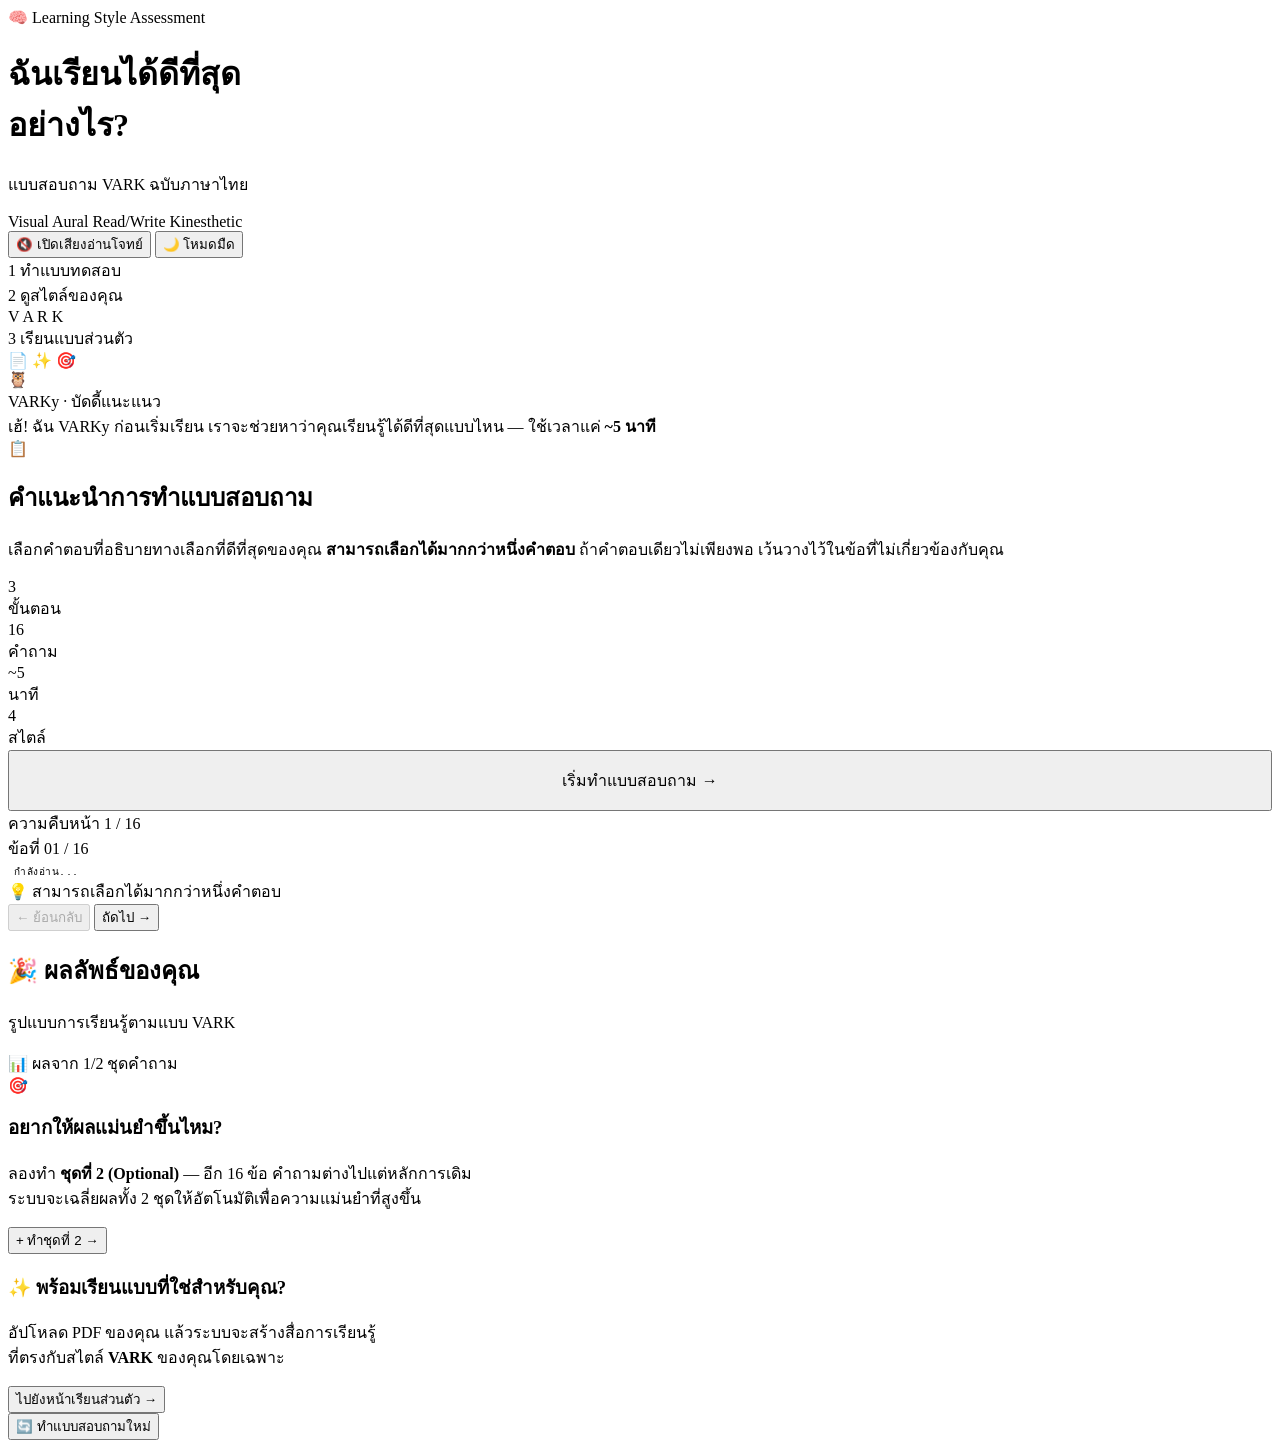
==== commit 79e10f46: "Fix index.html asset paths to /static so CSS/JS load at /" ====
--- a/public/index.html
+++ b/public/index.html
@@ -5,7 +5,7 @@
 <meta name="viewport" content="width=device-width, initial-scale=1.0">
 <title>แบบสอบถาม VARK</title>
 <link href="https://fonts.googleapis.com/css2?family=Sarabun:wght@300;400;500;600;700&family=IBM+Plex+Mono:wght@400;500&display=swap" rel="stylesheet">
-<link rel="stylesheet" href="style.css">
+<link rel="stylesheet" href="/static/style.css">
 <script>
   // Apply saved theme before paint to avoid flash
   (function () {
@@ -191,7 +191,7 @@
 
 <div class="toast" id="toast"></div>
 
-<script src="main.js"></script>
+<script src="/static/main.js"></script>
 <script>
   // Init chevron cells + narrator on first paint
   document.addEventListener('DOMContentLoaded', () => {
